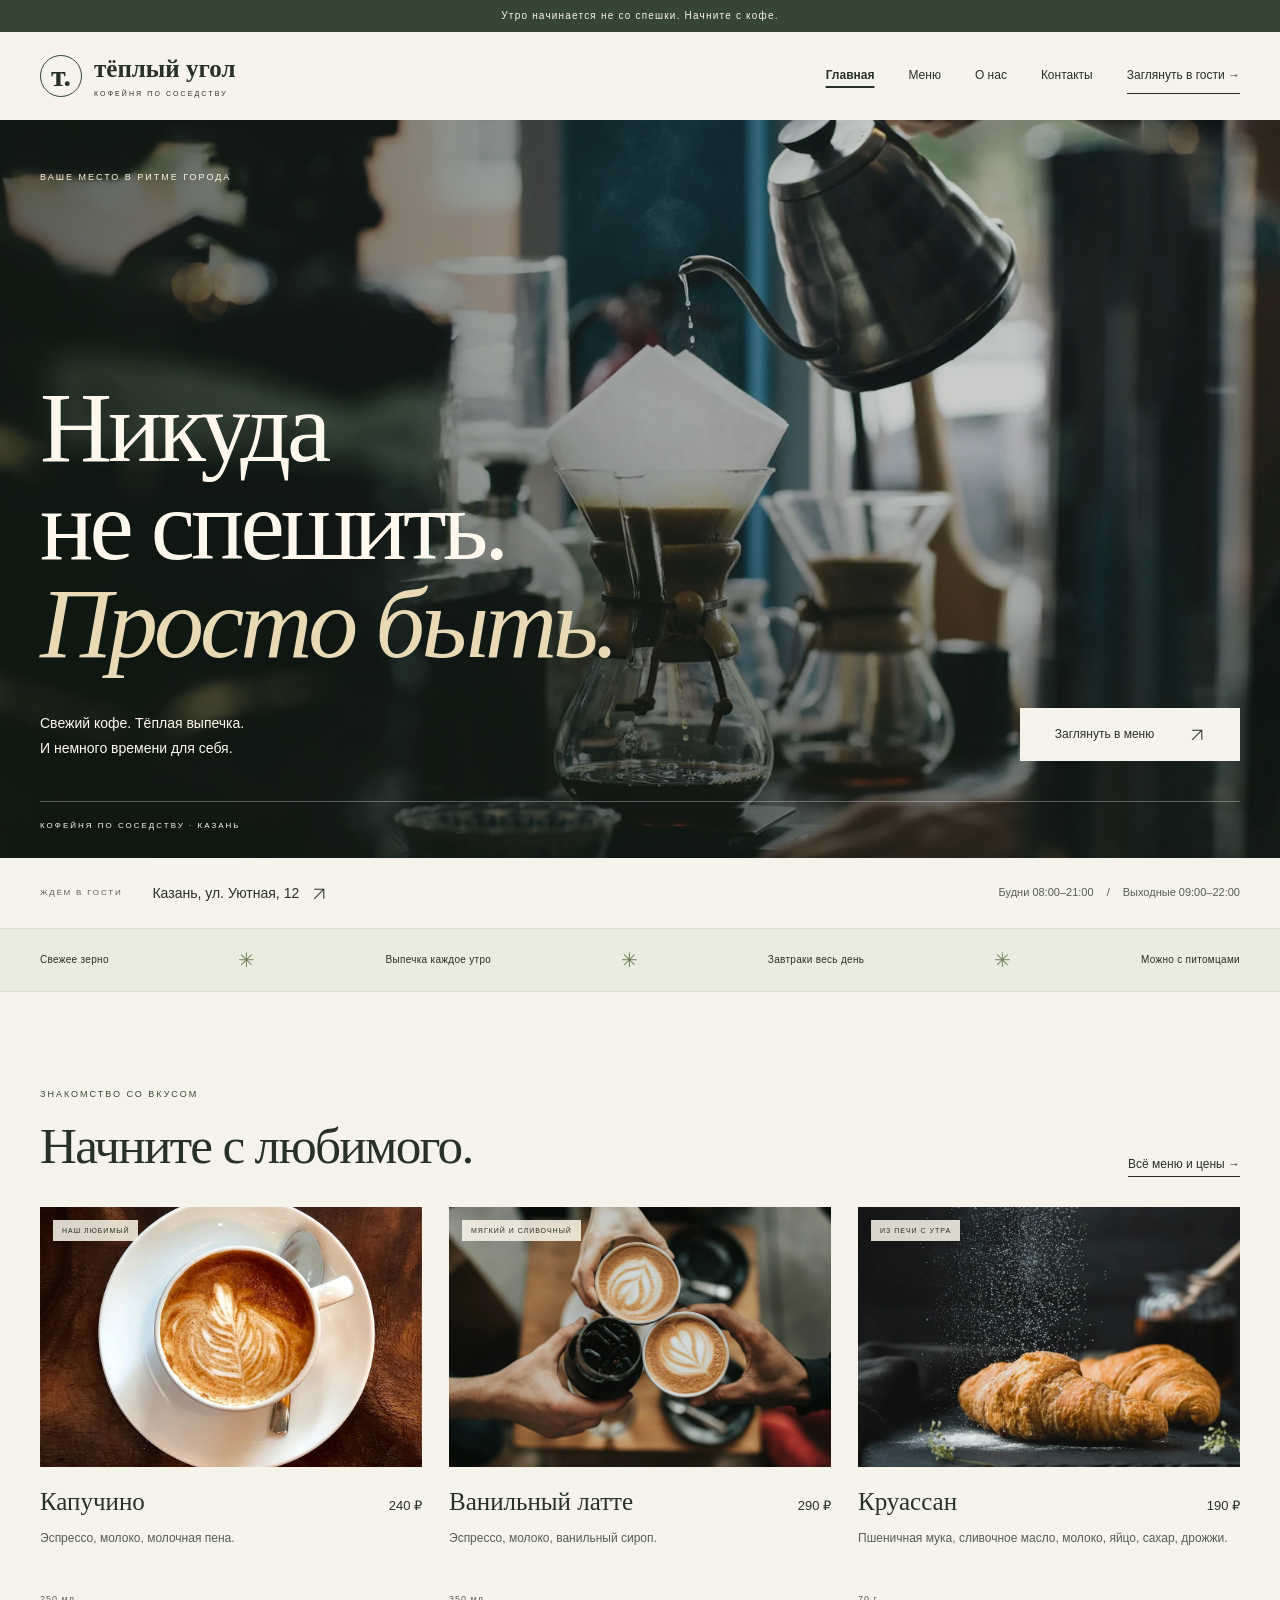
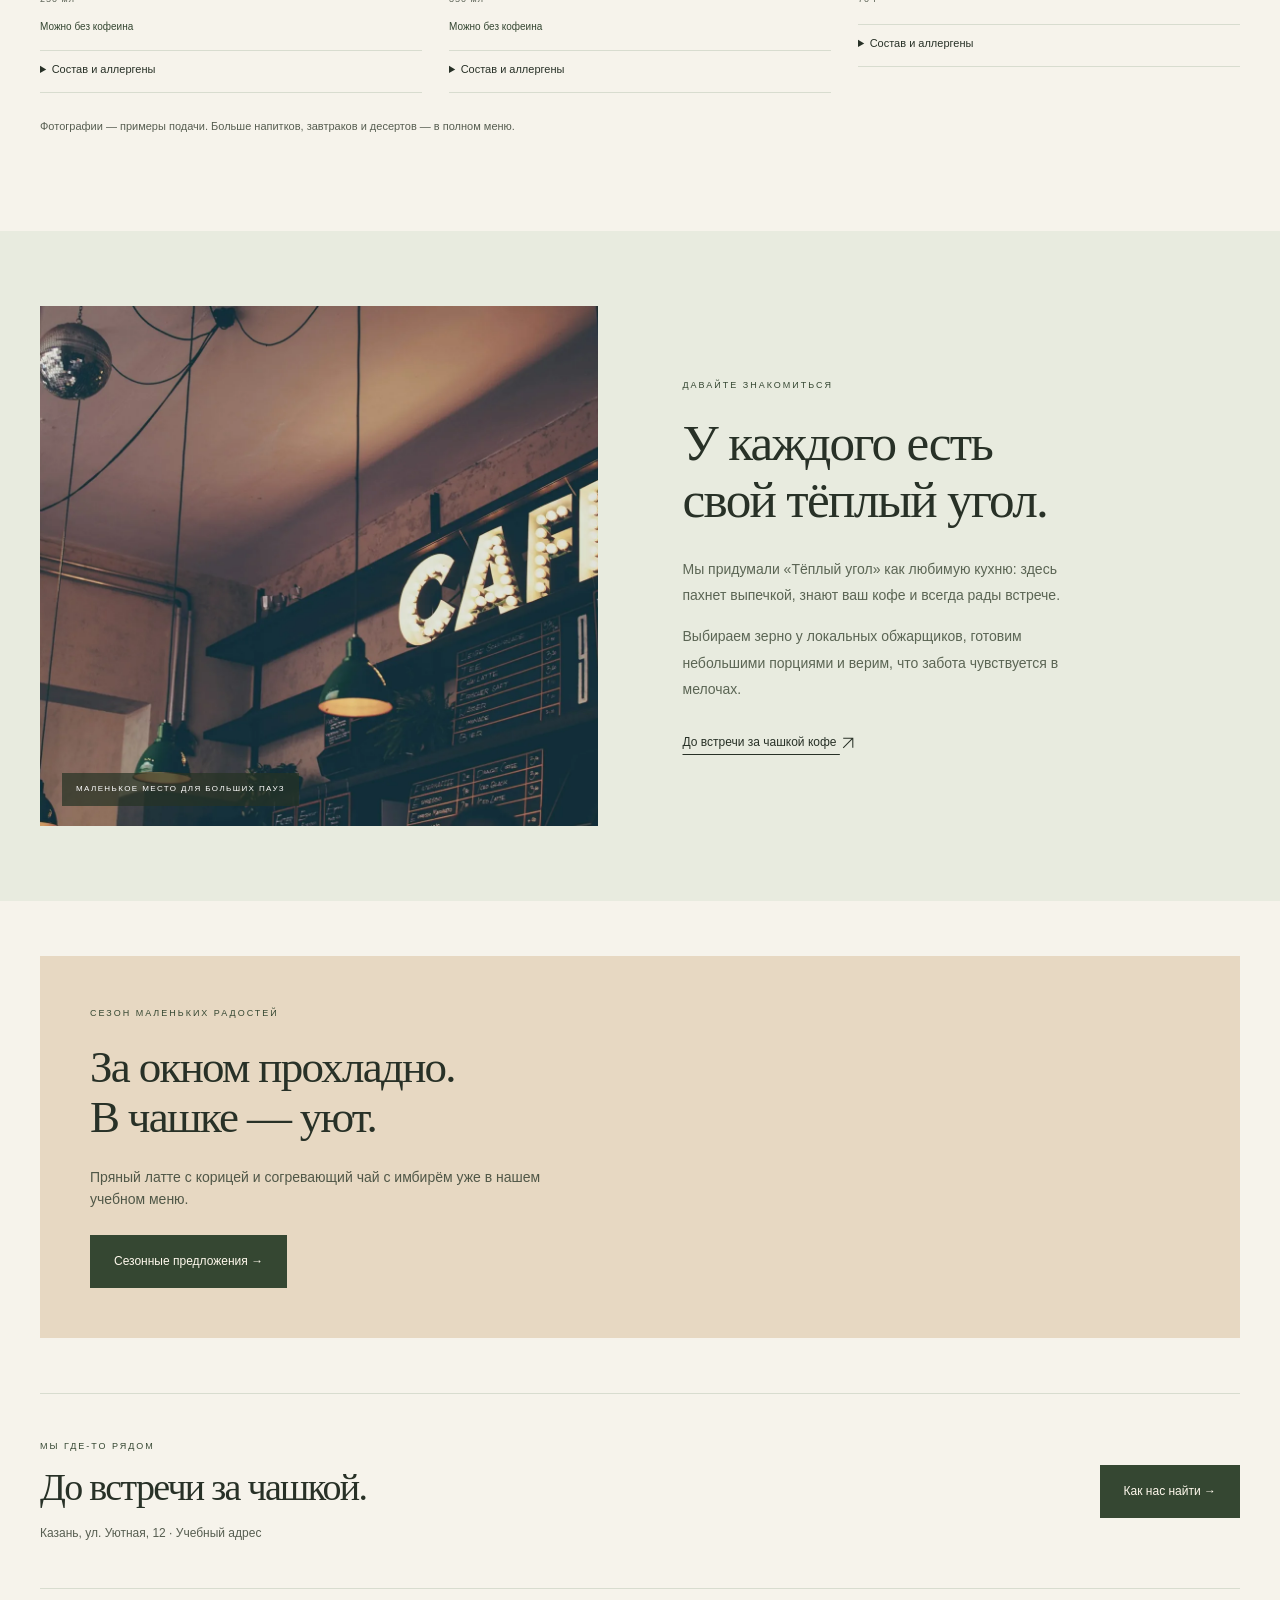
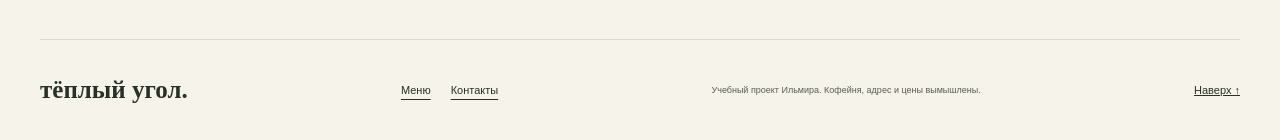
==== index.html @ f6b94fee "Build and audit coffee shop website for GitHub Pages" ====
<!doctype html>
<html lang="ru">
<head>
  <meta charset="UTF-8">
  <meta name="viewport" content="width=device-width, initial-scale=1">
  <meta name="description" content="Тёплый угол — учебный сайт уютной кофейни в Казани. Кофе, свежая выпечка и завтраки весь день.">
  <meta name="theme-color" content="#f6f1e7">
  <title>Тёплый угол — кофе и маленькие радости</title>
  <link rel="icon" href="assets/favicon.svg" type="image/svg+xml">
  <link rel="canonical" href="https://azatqwerty001-bit.github.io/ilmir/">
  <meta property="og:type" content="website">
  <meta property="og:locale" content="ru_RU">
  <meta property="og:title" content="Тёплый угол — кофе и маленькие радости">
  <meta property="og:description" content="Тёплый угол — учебный сайт уютной кофейни в Казани. Кофе, свежая выпечка и завтраки весь день.">
  <meta property="og:url" content="https://azatqwerty001-bit.github.io/ilmir/">
  <meta property="og:image" content="https://azatqwerty001-bit.github.io/ilmir/assets/coffee-shop.webp">
  <link rel="stylesheet" href="style.css">
  <script src="script.js" defer></script>
</head>
<body id="top">
  <a class="skip-link" href="#home">Перейти к содержимому</a>
  <div class="announcement">Утро начинается не со спешки. Начните с кофе.</div>
  <header class="header container">
    <a class="logo" href="index.html" aria-label="Тёплый угол — на главную"><span class="logo-mark" aria-hidden="true">т.</span><span>тёплый угол<small>КОФЕЙНЯ ПО СОСЕДСТВУ</small></span></a>
    <button class="menu-toggle" type="button" aria-expanded="false" aria-controls="navigation">Меню ☰</button>
    <nav id="navigation" aria-label="Основная навигация"><a href="index.html" aria-current="page">Главная</a><a href="menu.html">Меню</a><a href="index.html#about">О нас</a><a href="contacts.html">Контакты</a><a class="nav-cta" href="contacts.html">Заглянуть в гости <span aria-hidden="true">→</span></a></nav>
  </header>
  <main id="home">
    <section class="hero" aria-labelledby="hero-title">
      <img class="hero-photo" src="assets/coffee-shop.webp" alt="Приготовление фильтр-кофе: бариста льёт воду из чайника" width="1600" height="1067" fetchpriority="high">
      <div class="hero-shade"></div>
      <div class="hero-content container"><p class="eyebrow">ВАШЕ МЕСТО В РИТМЕ ГОРОДА</p><h1 id="hero-title">Никуда<br>не спешить.<br><em>Просто быть.</em></h1><div class="hero-bottom"><p>Свежий кофе. Тёплая выпечка.<br>И немного времени для себя.</p><a class="button" href="menu.html">Заглянуть в меню <span aria-hidden="true"><svg class="link-arrow" viewBox="0 0 20 20" width="16" height="16" fill="none" stroke="currentColor" stroke-width="1.3" aria-hidden="true"><path d="M4 16 16 4M4 4h12v12"/></svg></span></a></div><span class="hero-caption">КОФЕЙНЯ ПО СОСЕДСТВУ · КАЗАНЬ</span></div>
    </section>
    <div class="quick-visit container"><span class="quick-label">ЖДЁМ В ГОСТИ</span><a href="contacts.html">Казань, ул. Уютная, 12 <span aria-hidden="true"><svg class="link-arrow" viewBox="0 0 20 20" width="16" height="16" fill="none" stroke="currentColor" stroke-width="1.3" aria-hidden="true"><path d="M4 16 16 4M4 4h12v12"/></svg></span></a><p>Будни 08:00–21:00 <span> / </span> Выходные 09:00–22:00</p></div>
    <div class="values"><div class="container"><span>Свежее зерно</span><span aria-hidden="true">✳</span><span>Выпечка каждое утро</span><span aria-hidden="true">✳</span><span>Завтраки весь день</span><span aria-hidden="true">✳</span><span>Можно с питомцами</span></div></div>
    <section class="section container" aria-labelledby="favorites-title"><div class="section-heading"><div><p class="eyebrow">ЗНАКОМСТВО СО ВКУСОМ</p><h2 id="favorites-title">Начните с любимого.</h2></div><a class="text-link" href="menu.html">Всё меню и цены →</a></div><div class="menu-grid">
        <article class="menu-card" data-category="coffee"><div class="item-art"><img src="assets/cappuccino.webp" alt="Капучино: фотография для примера подачи" loading="lazy" width="1000" height="915"><small>НАШ ЛЮБИМЫЙ</small></div><div class="item-copy"><div><h3>Капучино</h3><span class="price">240 ₽</span></div><p>Эспрессо, молоко, молочная пена.</p><span class="portion">250 мл</span><span class="diet-tag">Можно без кофеина</span><details class="ingredients"><summary>Состав и аллергены</summary><p><strong>Состав:</strong> Эспрессо, молоко, молочная пена.</p><p><strong>Аллергены:</strong> Молоко.</p></details></div></article>
        <article class="menu-card" data-category="coffee"><div class="item-art"><img src="assets/latte.webp" alt="Ванильный латте: фотография для примера подачи" loading="lazy" width="1600" height="1067"><small>МЯГКИЙ И СЛИВОЧНЫЙ</small></div><div class="item-copy"><div><h3>Ванильный латте</h3><span class="price">290 ₽</span></div><p>Эспрессо, молоко, ванильный сироп.</p><span class="portion">350 мл</span><span class="diet-tag">Можно без кофеина</span><details class="ingredients"><summary>Состав и аллергены</summary><p><strong>Состав:</strong> Эспрессо, молоко, ванильный сироп.</p><p><strong>Аллергены:</strong> Молоко.</p></details></div></article>
        <article class="menu-card" data-category="food"><div class="item-art"><img src="assets/croissant.webp" alt="Круассан: фотография для примера подачи" loading="lazy" width="1000" height="800"><small>ИЗ ПЕЧИ С УТРА</small></div><div class="item-copy"><div><h3>Круассан</h3><span class="price">190 ₽</span></div><p>Пшеничная мука, сливочное масло, молоко, яйцо, сахар, дрожжи.</p><span class="portion">70 г</span><details class="ingredients"><summary>Состав и аллергены</summary><p><strong>Состав:</strong> Пшеничная мука, сливочное масло, молоко, яйцо, сахар, дрожжи.</p><p><strong>Аллергены:</strong> Глютен, молоко, яйцо.</p></details></div></article>
</div><p class="menu-note">Фотографии — примеры подачи. Больше напитков, завтраков и десертов — в полном меню.</p></section>
    <section id="about" class="about section" aria-labelledby="about-title"><div class="container about-grid"><figure class="about-photo"><img src="assets/cafe-interior.webp" alt="Интерьер кофейни с подвесными светильниками и вывеской кафе" width="1600" height="1058" loading="lazy"><figcaption>МАЛЕНЬКОЕ МЕСТО ДЛЯ БОЛЬШИХ ПАУЗ</figcaption></figure><div class="about-copy"><p class="eyebrow">ДАВАЙТЕ ЗНАКОМИТЬСЯ</p><h2 id="about-title">У каждого есть<br>свой тёплый угол.</h2><p>Мы придумали «Тёплый угол» как любимую кухню: здесь пахнет выпечкой, знают ваш кофе и всегда рады встрече.</p><p>Выбираем зерно у локальных обжарщиков, готовим небольшими порциями и верим, что забота чувствуется в мелочах.</p><a class="text-link" href="contacts.html">До встречи за чашкой кофе <span class="arrow" aria-hidden="true"><svg class="link-arrow" viewBox="0 0 20 20" width="16" height="16" fill="none" stroke="currentColor" stroke-width="1.3" aria-hidden="true"><path d="M4 16 16 4M4 4h12v12"/></svg></span></a></div></div></section>
    <section class="container home-season"><p class="eyebrow">СЕЗОН МАЛЕНЬКИХ РАДОСТЕЙ</p><h2>За окном прохладно.<br>В чашке — уют.</h2><p>Пряный латте с корицей и согревающий чай с имбирём уже в нашем учебном меню.</p><a class="button" href="menu.html#seasonal-offers">Сезонные предложения →</a></section>
    <aside class="container page-callout"><div><p class="eyebrow">МЫ ГДЕ-ТО РЯДОМ</p><h2>До встречи за чашкой.</h2><p>Казань, ул. Уютная, 12 · Учебный адрес</p></div><a class="button" href="contacts.html">Как нас найти →</a></aside>
  </main>
  <footer class="container footer"><a class="footer-logo" href="index.html">тёплый угол.</a><div class="footer-nav"><a href="menu.html">Меню</a><a href="contacts.html">Контакты</a></div><p>Учебный проект Ильмира. Кофейня, адрес и цены вымышлены.</p><a href="#top">Наверх ↑</a></footer>
</body>
</html>
---- style.css ----
:root{--paper:#f6f3eb;--ink:#283127;--muted:#686d61;--green:#354732;--line:#d8dccf;--rust:#a34b30;--serif:Georgia,'Times New Roman',serif}*{box-sizing:border-box}html{scroll-behavior:smooth;scroll-padding-top:25px}body{margin:0;background:var(--paper);color:var(--ink);font-family:Arial,Helvetica,sans-serif;line-height:1.6}a{color:inherit}button{font:inherit;cursor:pointer}:focus-visible{outline:3px solid #bd673f;outline-offset:5px}.container{width:min(1240px,calc(100% - 80px));margin-inline:auto}.announcement{text-align:center;background:var(--green);color:#f6f3eb;font-size:10px;letter-spacing:1.2px;padding:8px 15px}.header{display:flex;justify-content:space-between;align-items:center;gap:24px;padding-block:23px}.logo{display:flex;align-items:center;gap:12px;font-family:var(--serif);font-size:25px;font-weight:bold;text-decoration:none;line-height:1}.logo-mark{display:grid;place-items:center;width:42px;height:42px;border:1px solid var(--green);border-radius:50%;font-size:30px}.logo small{display:block;font-family:Arial,sans-serif;font-size:7px;letter-spacing:2.1px;font-weight:normal;margin-top:9px}nav{display:flex;align-items:center;gap:34px}nav a{font-size:12px;text-decoration:none}nav a:hover{text-decoration:underline;text-underline-offset:5px}.nav-cta{border-bottom:1px solid var(--ink);padding-block:8px}.menu-toggle{display:none}.arrow{display:inline-block;font-family:Arial,sans-serif}.hero{position:relative;min-height:700px;height:min(820px,82vh);background:#504231;overflow:hidden;color:#fff9ed;isolation:isolate}.hero-photo{position:absolute;inset:0;width:100%;height:100%;object-fit:cover;object-position:50% 55%;z-index:-3}.hero-shade{position:absolute;inset:0;z-index:-2;background:linear-gradient(90deg,rgba(17,25,17,.68),rgba(17,25,17,.2) 70%),linear-gradient(0deg,rgba(17,25,17,.48),transparent 60%)}.hero-content{height:100%;padding-block:50px 25px;display:flex;flex-direction:column;align-items:flex-start}.eyebrow{font-size:9px;letter-spacing:2px;font-weight:normal;margin:0 0 23px;color:var(--green)}.hero .eyebrow{color:#fff4df;margin-bottom:auto}.hero h1{font-family:var(--serif);font-size:clamp(65px,7.8vw,112px);font-weight:normal;line-height:.98;letter-spacing:-4px;margin:25px 0 35px}.hero h1 em{font-weight:normal;color:#e9d9b5}.hero-bottom{display:flex;align-items:flex-end;justify-content:space-between;width:100%;gap:35px}.hero-bottom p{font-size:14px;line-height:1.8;margin:0}.button{display:inline-flex;align-items:center;justify-content:center;gap:35px;text-decoration:none;font-size:12px;color:#fff9ed;background:var(--green);padding:17px 24px;min-height:48px;transition:background .2s}.button:hover{background:#526647}.hero .button{background:var(--paper);color:var(--ink);min-width:220px}.hero .button:hover{background:#e5dac2}.hero-caption{font-size:8px;letter-spacing:2px;border-top:1px solid #ffffff4d;width:100%;margin-top:40px;padding-top:18px}.quick-visit{display:flex;align-items:center;gap:30px;padding-block:24px}.quick-label{font-size:8px;letter-spacing:1.8px;color:var(--muted)}.quick-visit a{text-decoration:none;font-size:14px}.quick-visit a span{margin-left:20px}.quick-visit p{font-size:11px;color:var(--muted);margin:0 0 0 auto}.quick-visit p span{margin-inline:10px}.values{background:#e9ecdf;border-block:1px solid #d9dfce}.values>.container{display:flex;justify-content:space-between;align-items:center;gap:15px;padding-block:15px;font-size:10px;letter-spacing:.3px}.values span:nth-child(even){color:#73815b;font-size:20px}.section{padding-block:95px}.section-heading{display:flex;justify-content:space-between;align-items:flex-end;gap:30px;margin-bottom:33px}.section-heading .eyebrow{margin-bottom:16px}h2{font-family:var(--serif);font-size:clamp(35px,4vw,55px);font-weight:normal;line-height:1.1;letter-spacing:-1.7px;margin:0}.section-heading>p{font-size:12px;color:var(--muted);margin:0;line-height:1.8}.filters{display:flex;gap:25px;flex-wrap:wrap;border-bottom:1px solid var(--line);margin-bottom:32px}.filters button{font-size:12px;padding:12px 0 16px;background:none;border:0;border-bottom:2px solid transparent;color:var(--muted)}.filters button[aria-pressed=true]{color:var(--ink);border-bottom-color:var(--ink)}.menu-grid{display:grid;grid-template-columns:repeat(3,1fr);gap:32px 27px}.menu-card{min-width:0}.menu-card[hidden]{display:none}.item-art{position:relative;aspect-ratio:500/340;overflow:hidden;background:#d1c0a2}.item-art img{display:block;width:100%;height:100%;object-fit:cover;transition:transform .35s}.menu-card:hover .item-art img{transform:scale(1.035)}.item-art small{position:absolute;top:13px;left:13px;font-size:7px;letter-spacing:1px;background:#fbf6e9db;padding:5px 9px}.item-copy{padding:20px 0 13px;border-bottom:1px solid var(--line)}.item-copy>div{display:flex;justify-content:space-between;align-items:baseline;gap:10px}.item-copy h3{font-family:var(--serif);font-size:25px;font-weight:normal;margin:0 0 12px;line-height:1.2}.price{font-size:13px;white-space:nowrap}.item-copy p{font-size:12px;color:var(--muted);min-height:39px;margin:0 0 16px}.portion{font-size:9px;letter-spacing:1px;color:var(--muted)}.menu-note{font-size:11px;color:var(--muted);margin:25px 0 0}.about{background:#e8ebdf;padding-block:75px}.about-grid{display:grid;grid-template-columns:1fr 1fr;gap:85px;align-items:center}.about-photo{margin:0;position:relative}.about-photo img{display:block;width:100%;height:520px;object-fit:cover}.about-photo figcaption{position:absolute;left:22px;bottom:20px;font-size:8px;letter-spacing:1.4px;color:white;background:#263224b3;padding:10px 14px}.about-copy h2{margin-bottom:28px}.about-copy>p:not(.eyebrow){font-size:14px;color:#5b6554;line-height:1.9;max-width:420px}.text-link{display:inline-block;font-size:12px;text-underline-offset:8px;margin-top:16px}.visit-grid{display:grid;grid-template-columns:1fr 1.15fr;min-height:400px;border:1px solid var(--line)}.visit-info{padding:45px}.visit-info>div+div{margin-top:32px}.visit-info h3{font-size:9px;font-weight:normal;color:var(--muted);letter-spacing:2px;text-transform:uppercase;margin:0 0 11px}.visit-info p{font-family:var(--serif);font-size:24px;margin:0 0 6px}.visit-info small{font-size:10px;color:var(--muted)}.visit-info strong{font-family:Arial,sans-serif;font-size:16px;font-weight:normal;margin-left:20px}.amenities{display:flex;gap:10px;flex-wrap:wrap}.amenities span{font-size:10px;border:1px solid var(--line);padding:5px 11px;border-radius:20px}.visit-message{position:relative;isolation:isolate;display:flex;align-items:flex-end;padding:38px;color:#fff9ed;background:#54412b;overflow:hidden}.visit-message>img{position:absolute;inset:0;width:100%;height:100%;object-fit:cover;z-index:-2}.visit-message:after{content:'';position:absolute;inset:0;background:linear-gradient(0deg,#172017d9,#17201710);z-index:-1}.visit-message .eyebrow{color:#e9dfc8;font-size:8px}.visit-message h3{font-family:var(--serif);font-size:44px;font-weight:normal;line-height:1.1;margin:0 0 26px;letter-spacing:-1px}.visit-message .button{background:var(--paper);color:var(--ink)}.footer{border-top:1px solid var(--line);display:flex;align-items:center;justify-content:space-between;gap:25px;padding-block:30px}.footer-logo{font-family:var(--serif);font-size:25px;text-decoration:none;font-weight:bold;white-space:nowrap}.footer p{font-size:9px;color:var(--muted);margin:0}.footer>a:last-child{font-size:11px;white-space:nowrap}.sr-only{position:absolute;width:1px;height:1px;padding:0;margin:-1px;overflow:hidden;clip-path:inset(50%);white-space:nowrap;border:0}
@media(max-width:950px){.container{width:calc(100% - 48px)}nav{gap:22px}.quick-visit{gap:20px;flex-wrap:wrap}.quick-visit p{width:100%;margin:0}.about-grid{gap:35px}.about-photo img{height:460px}.visit-info{padding:28px}.visit-info p{font-size:21px}.visit-info strong{font-size:14px;margin-left:10px}.visit-message{padding:28px}.visit-message h3{font-size:37px}.item-copy h3{font-size:21px}}
@media(max-width:640px){.container{width:calc(100% - 36px)}.announcement{font-size:8px;letter-spacing:.5px}.header{padding-block:18px;flex-wrap:wrap;gap:16px}.logo{font-size:22px}.logo small{font-size:6px}.logo-mark{height:36px;width:36px;font-size:27px}.menu-toggle{display:block;padding:8px 12px;border:1px solid var(--line);background:transparent;font-size:12px;color:var(--ink)}nav{width:100%;justify-content:space-between;flex-wrap:wrap;gap:16px}body.js-ready nav:not(.is-open){display:none}.nav-cta{display:none}.hero{min-height:640px;height:calc(100svh - 110px);max-height:820px}.hero-photo{object-position:60% center}.hero-shade{background:linear-gradient(90deg,#14201499,#14201422),linear-gradient(0deg,#142014bb,transparent 80%)}.hero-content{padding-block:28px 20px}.hero .eyebrow{font-size:7px;letter-spacing:1.6px}.hero h1{font-size:clamp(56px,15vw,85px);letter-spacing:-2.5px;line-height:1.02;margin:45px 0 26px}.hero-bottom{flex-direction:column;align-items:flex-start;gap:22px}.hero-bottom p{font-size:12px}.hero .button{padding:14px 20px;min-width:205px}.hero-caption{margin-top:28px;font-size:6px;letter-spacing:1.5px;padding-top:15px}.quick-visit{padding-block:24px;gap:9px}.quick-label{width:100%;font-size:7px}.quick-visit a{font-size:16px}.quick-visit p{font-size:9px;margin-top:4px}.quick-visit p span{margin-inline:5px}.values>.container{display:grid;grid-template-columns:1fr 1fr;gap:12px;font-size:9px;text-align:center}.values span:nth-child(even){display:none}.section{padding-block:55px}.section-heading{flex-direction:column;align-items:flex-start;gap:16px;margin-bottom:22px}h2{font-size:37px;letter-spacing:-1.2px}.section-heading .eyebrow{font-size:8px}.section-heading>p{font-size:11px}.section-heading>p br{display:none}.filters{gap:22px;margin-bottom:25px}.filters button{font-size:10px}.menu-grid{grid-template-columns:1fr 1fr;gap:25px 13px}.item-art small{font-size:5px;letter-spacing:.4px;left:7px;top:8px;padding:4px 5px}.item-copy{padding-top:14px}.item-copy>div{flex-direction:column;gap:0}.item-copy h3{font-size:20px;min-height:48px;margin-bottom:5px}.price{font-size:12px;margin-bottom:10px}.item-copy p{font-size:10px;min-height:64px}.portion{font-size:8px}.menu-note{font-size:9px}.about{padding-block:40px}.about-grid{grid-template-columns:1fr;gap:35px}.about-photo img{height:350px}.about-photo figcaption{font-size:6px;left:15px;bottom:15px}.about-copy h2{font-size:37px}.about-copy>p:not(.eyebrow){font-size:13px}.visit-grid{grid-template-columns:1fr}.visit-info{padding:27px}.visit-info p{font-size:23px}.visit-info strong{font-size:14px}.visit-message{min-height:380px;padding:27px}.visit-message h3{font-size:40px}.footer{flex-wrap:wrap;gap:15px;padding-block:25px}.footer p{order:3;width:100%;font-size:8px}.footer>a:last-child{margin-left:auto}.footer-logo{font-size:23px}}
@media(prefers-reduced-motion:reduce){html{scroll-behavior:auto}*{transition:none!important}}
.link-arrow{display:inline-block;vertical-align:middle;flex-shrink:0}.quick-visit a{display:flex;align-items:center;gap:12px}.quick-visit a span{margin-left:0}
/* Общая навигация и внутренние страницы. */
nav a[aria-current="page"]{font-weight:bold;text-decoration:underline;text-underline-offset:7px;text-decoration-thickness:2px}.breadcrumb{display:flex;gap:13px;font-size:11px;color:var(--muted);padding-top:32px;border-top:1px solid var(--line)}.breadcrumb a{text-underline-offset:4px}.page-section{padding-top:45px}.page-section h1{font-family:var(--serif);font-size:clamp(40px,5vw,65px);font-weight:normal;line-height:1.1;letter-spacing:-2px;margin:0;max-width:800px}.page-callout{display:flex;align-items:center;justify-content:space-between;gap:30px;border-block:1px solid var(--line);padding-block:45px;margin-block:50px}.page-callout h2{font-size:38px}.page-callout .eyebrow{margin-bottom:14px}.page-callout p:not(.eyebrow){font-size:12px;color:var(--muted);margin:15px 0 0}.page-callout .button{flex-shrink:0}.footer-nav{display:flex;gap:20px;font-size:11px}.footer-nav a{text-underline-offset:5px}.visit-faq{padding-bottom:70px}.visit-faq h2{font-size:38px}.faq-grid{display:grid;grid-template-columns:repeat(3,1fr);gap:30px;margin-top:30px}.faq-grid article{border-top:1px solid var(--line);padding-top:20px}.faq-grid h3{font-size:16px;font-weight:normal;margin:0 0 10px}.faq-grid p{font-size:13px;color:var(--muted);margin:0}
@media(max-width:950px){nav{gap:20px}.nav-cta{display:none}.footer{flex-wrap:wrap}.footer p{order:3;flex-basis:100%}}
@media(max-width:640px){nav{gap:13px}nav a{font-size:11px}.breadcrumb{padding-top:20px;font-size:10px}.page-section{padding-top:30px}.page-section h1{font-size:39px;letter-spacing:-1px}.page-callout{flex-direction:column;align-items:flex-start;margin-block:35px;padding-block:30px;gap:23px}.page-callout h2,.visit-faq h2{font-size:31px}.faq-grid{grid-template-columns:1fr;gap:23px}.visit-faq{padding-bottom:45px}.footer-nav{gap:15px;font-size:10px}.footer p{order:4}}
/* Фотоменю, сезон и информация для гостей. */
.diet-tag{display:block;color:var(--green);font-size:10px;margin-top:10px}.ingredients{border-top:1px solid var(--line);margin-top:15px;padding-top:10px}.ingredients summary{font-size:11px;cursor:pointer;text-underline-offset:4px}.ingredients p{font-size:11px!important;min-height:0!important;margin:12px 0 0!important}.ingredients strong{font-weight:600}.menu-notes{margin-top:35px;background:#e8ebdf;padding:30px}.menu-notes h2{font-size:29px}.menu-notes p{font-size:13px;color:var(--muted);max-width:850px}.demo-note{font-size:11px!important;line-height:1.7;color:var(--muted);max-width:850px}.season-banner{display:flex;justify-content:space-between;align-items:center;gap:25px;background:#e7d8c2;padding:32px;margin:0 0 28px}.season-banner h2{font-size:35px}.season-banner .eyebrow{margin-bottom:12px}.season-banner p:not(.eyebrow){font-size:12px;margin:15px 0 0}.season-banner a{white-space:nowrap}.home-season{background:#e7d8c2;padding:50px;margin-block:55px}.home-season h2{font-size:45px}.home-season>p:not(.eyebrow){max-width:500px;font-size:14px;color:var(--muted);margin-block:24px}.contact-actions{display:flex;flex-wrap:wrap;align-items:center;gap:15px}.contact-actions .button{border:0;cursor:pointer;font-family:inherit}.contact-link{background:transparent;border:0;border-bottom:1px solid var(--green);padding:6px 0;color:var(--green);font-size:12px}.contact-actions small{flex-basis:100%}.gallery-section{padding-bottom:70px}.cafe-gallery{display:grid;grid-template-columns:repeat(3,1fr);gap:22px;margin-top:25px}.cafe-gallery figure{margin:0}.cafe-gallery img{width:100%;height:300px;object-fit:cover;display:block}.cafe-gallery figcaption{font-size:11px;color:var(--muted);margin-top:12px}dialog{width:min(520px,calc(100% - 36px));padding:35px;border:1px solid var(--line);background:var(--paper);color:var(--ink)}dialog::backdrop{background:#17201799}dialog h2{font-size:30px}dialog p:not(.eyebrow){font-size:14px;color:var(--muted)}.dialog-close{display:block;margin-left:auto;background:transparent;border:0;font-size:27px;color:var(--ink);cursor:pointer}
@media(max-width:640px){.season-banner{flex-direction:column;align-items:flex-start;padding:24px}.season-banner h2{font-size:30px}.season-banner a{white-space:normal}.filters{gap:12px}.filters button{font-size:9px}.home-season{padding:28px 22px;margin-block:35px}.home-season h2{font-size:35px}.menu-notes{padding:23px}.cafe-gallery{grid-template-columns:1fr;gap:25px}.cafe-gallery img{height:300px}.gallery-section{padding-bottom:45px}.ingredients summary{font-size:10px}.ingredients p{font-size:10px!important}.contact-actions{gap:14px}.diet-tag{font-size:9px}.demo-note{font-size:10px!important}}
body:not(.js-ready) .contact-actions button{display:none}
:root{--muted:#575e51}.home-season>p:not(.eyebrow){color:#505747}.skip-link{position:fixed;top:8px;left:8px;z-index:100;background:var(--paper);color:var(--ink);padding:12px 18px;transform:translateY(-160%)}.skip-link:focus{transform:translateY(0)}.menu-toggle,.dialog-close{min-width:44px;min-height:44px}.contact-link{min-height:44px}
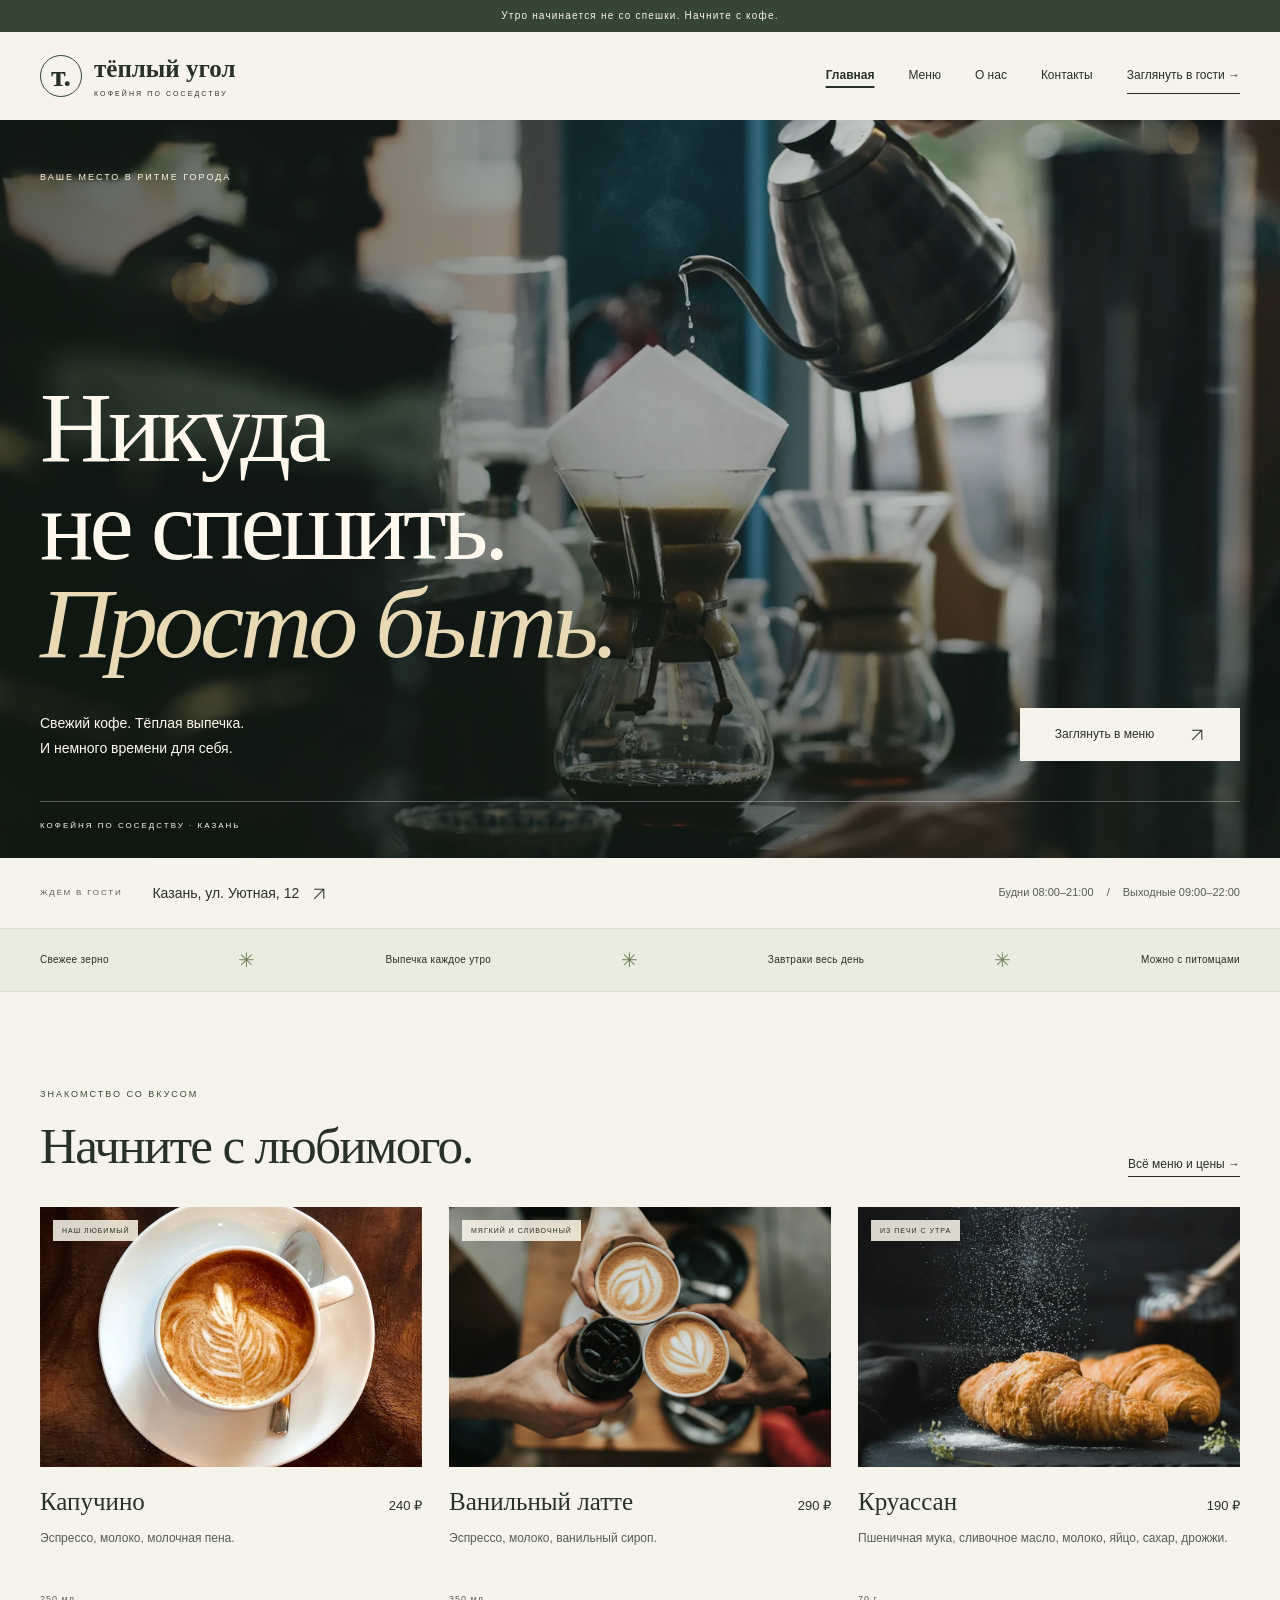
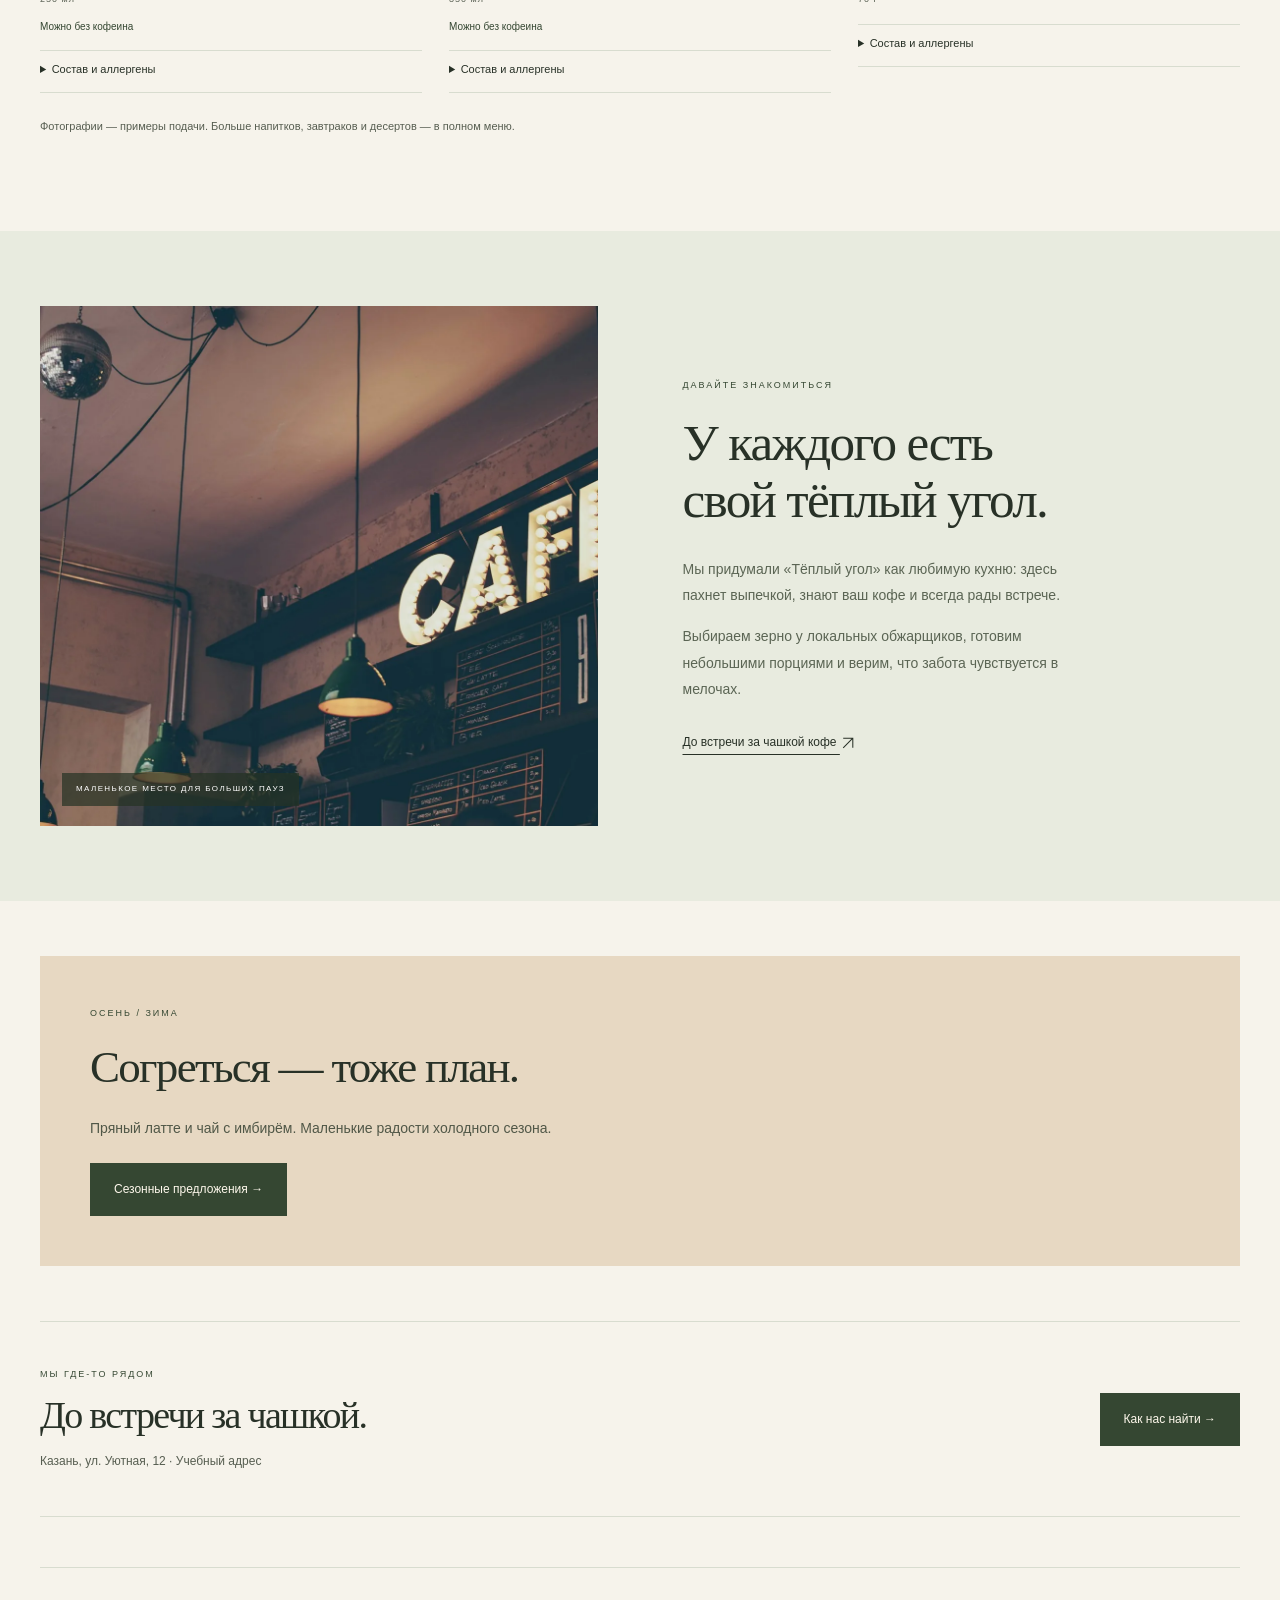
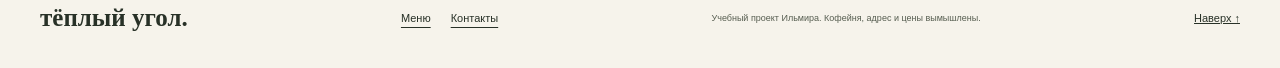
==== commit 33368c1c: "Add authenticated local menu admin and static site export" ====
--- a/index.html
+++ b/index.html
@@ -16,6 +16,7 @@
   <meta property="og:image" content="https://azatqwerty001-bit.github.io/ilmir/assets/coffee-shop.webp">
   <link rel="stylesheet" href="style.css">
   <script src="script.js" defer></script>
+  <script src="menu-render.js" defer></script>
 </head>
 <body id="top">
   <a class="skip-link" href="#home">Перейти к содержимому</a>
--- a/style.css
+++ b/style.css
@@ -12,3 +12,4 @@
 @media(max-width:640px){.season-banner{flex-direction:column;align-items:flex-start;padding:24px}.season-banner h2{font-size:30px}.season-banner a{white-space:normal}.filters{gap:12px}.filters button{font-size:9px}.home-season{padding:28px 22px;margin-block:35px}.home-season h2{font-size:35px}.menu-notes{padding:23px}.cafe-gallery{grid-template-columns:1fr;gap:25px}.cafe-gallery img{height:300px}.gallery-section{padding-bottom:45px}.ingredients summary{font-size:10px}.ingredients p{font-size:10px!important}.contact-actions{gap:14px}.diet-tag{font-size:9px}.demo-note{font-size:10px!important}}
 body:not(.js-ready) .contact-actions button{display:none}
 :root{--muted:#575e51}.home-season>p:not(.eyebrow){color:#505747}.skip-link{position:fixed;top:8px;left:8px;z-index:100;background:var(--paper);color:var(--ink);padding:12px 18px;transform:translateY(-160%)}.skip-link:focus{transform:translateY(0)}.menu-toggle,.dialog-close{min-width:44px;min-height:44px}.contact-link{min-height:44px}
+.season-banner[hidden],.home-season[hidden]{display:none}.filters button:disabled{opacity:.55;cursor:default}
